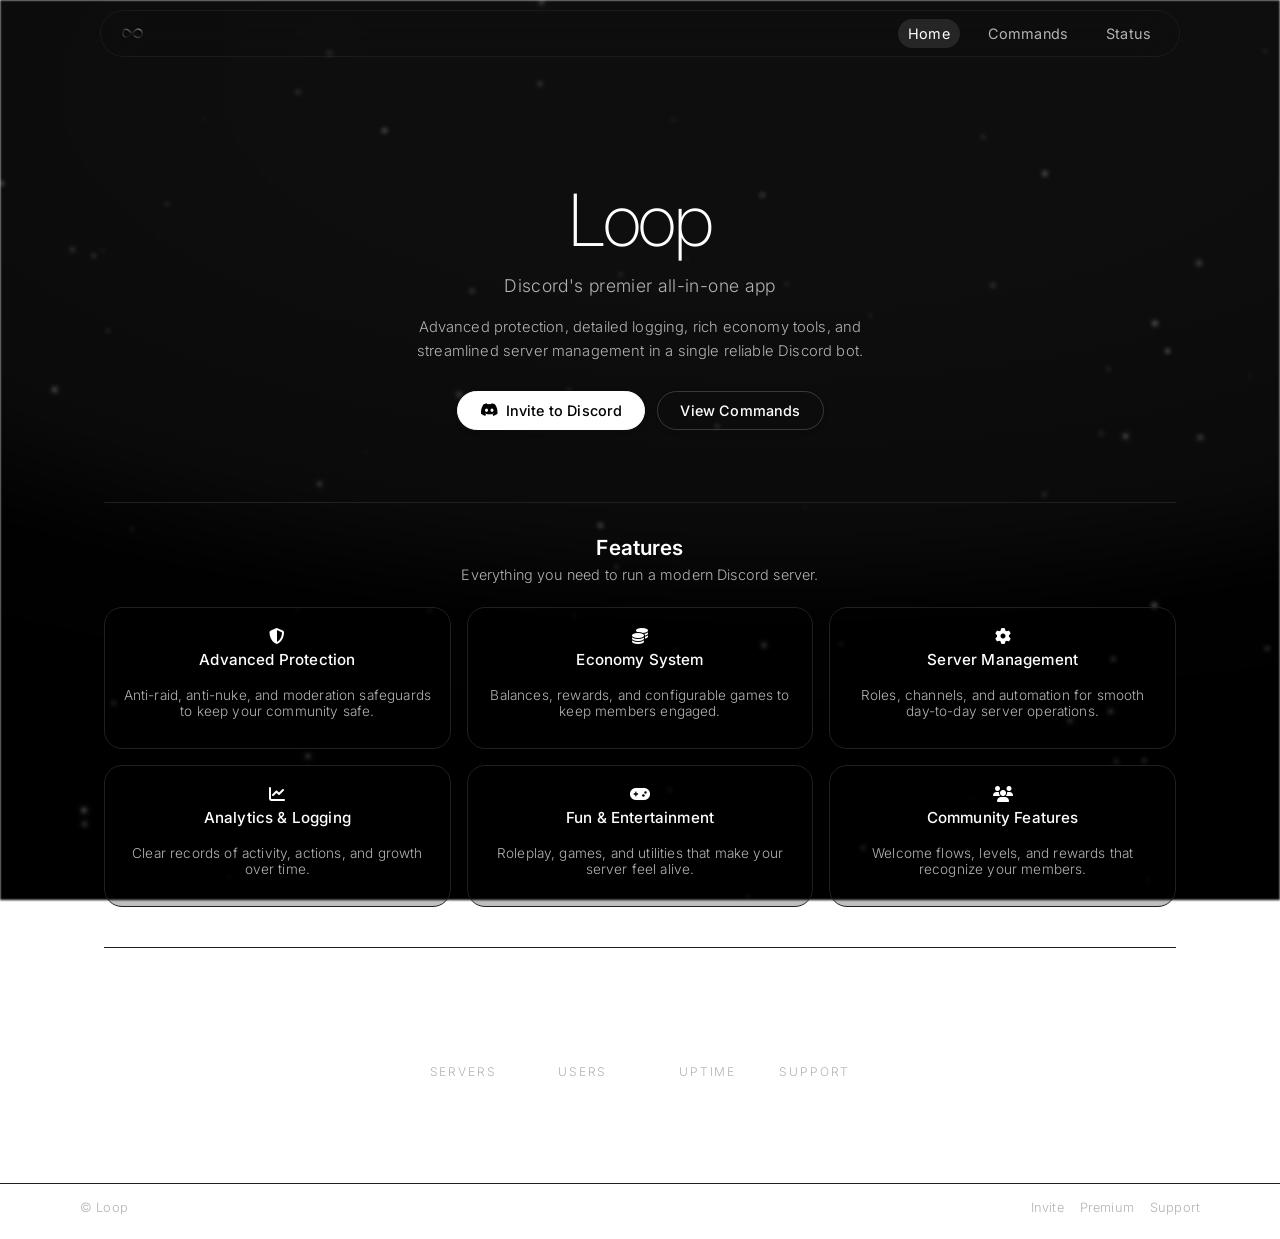
==== index.html @ 3190e69f "Update index.html" ====
<!DOCTYPE html>
<html lang="en">
<head>
    <meta charset="UTF-8">
    <meta name="viewport" content="width=device-width, initial-scale=1.0">
    <title>Loop – Discord's Premier All-in-One App</title>
    <link rel="stylesheet" href="https://cdnjs.cloudflare.com/ajax/libs/font-awesome/6.4.0/css/all.min.css">
    <link href="https://fonts.googleapis.com/css2?family=Inter:wght@300;400;500;600&display=swap" rel="stylesheet">
    <link rel="stylesheet" href="css/shared.css">
    <link rel="stylesheet" href="css/index.css">
    <base target="_blank">
</head>
<body>
    <!-- Top navigation bar -->
    <header class="site-bar">
        <div class="site-bar-inner">
            <div class="site-bar-brand">
                <a href="index.html"><img src="assets/loop-logo.png" alt="Loop logo" class="site-bar-logo"></a>
            </div>
            <nav class="site-bar-nav">
                <a href="index.html" class="site-bar-link is-active">Home</a>
                <a href="commands.html" class="site-bar-link" id="navCommands">Commands</a>
                <a href="status.html" class="site-bar-link" target="_self">Status</a>
            </nav>
        </div>
    </header>

    <!-- Add blurred gradient starlight background -->
    <div class="body-starlight-bg" aria-hidden="true"></div>
    <div class="main-stars-bg" id="mainStarsBg"></div>
    <div class="loading-screen" id="loadingScreen">
        <div class="loading-mark">Loading Loop</div>
    </div>
    
    <!-- Commands custom loader overlay - hidden by default -->
    <div class="commands-loading-overlay" id="commandsLoading">
        <div class="commands-stars-bg" id="commandsStarsBg"></div>
        <div class="commands-loading-content">
            <img src="assets/loop-logo.png" alt="Loop logo" class="commands-loading-logo" />
            <div class="commands-progress-bar-outer">
                <div class="commands-progress-bar-inner" id="commandsProgressBar"></div>
            </div>
        </div>
    </div>

    <div class="site-content">
        <main class="page-container">
            <section class="hero" id="top">
                <div class="hero-inner">
                    <h1 class="hero-title">Loop</h1>
                    <p class="hero-subtitle">Discord's premier all-in-one app</p>
                    <p class="hero-description">
                        Advanced protection, detailed logging, rich economy tools, and streamlined server management in a single reliable Discord bot.
                    </p>
                    <div class="hero-actions">
                        <a href="https://discord.gg/hHWEurhSHA" target="_blank" rel="noopener noreferrer" class="btn-primary">
                            <i class="fab fa-discord"></i>
                            <span>Invite to Discord</span>
                        </a>
                        <a href="commands.html" class="btn-secondary" id="mainCommandsBtn">
                            <span>View Commands</span>
                        </a>
                    </div>
                </div>
            </section>

            <section id="features">
                <div class="section-header">
                    <h2 class="section-title">Features</h2>
                    <p class="section-subtitle">Everything you need to run a modern Discord server.</p>
                </div>
                <div class="features-grid">
                    <article class="feature-card">
                        <div class="feature-icon"><i class="fas fa-shield-alt" aria-hidden="true"></i></div>
                        <div class="feature-title">Advanced Protection</div>
                        <p class="feature-text">Anti-raid, anti-nuke, and moderation safeguards to keep your community safe.</p>
                    </article>
                    <article class="feature-card">
                        <div class="feature-icon"><i class="fas fa-coins" aria-hidden="true"></i></div>
                        <div class="feature-title">Economy System</div>
                        <p class="feature-text">Balances, rewards, and configurable games to keep members engaged.</p>
                    </article>
                    <article class="feature-card">
                        <div class="feature-icon"><i class="fas fa-cog" aria-hidden="true"></i></div>
                        <div class="feature-title">Server Management</div>
                        <p class="feature-text">Roles, channels, and automation for smooth day-to-day server operations.</p>
                    </article>
                    <article class="feature-card">
                        <div class="feature-icon"><i class="fas fa-chart-line" aria-hidden="true"></i></div>
                        <div class="feature-title">Analytics &amp; Logging</div>
                        <p class="feature-text">Clear records of activity, actions, and growth over time.</p>
                    </article>
                    <article class="feature-card">
                        <div class="feature-icon"><i class="fas fa-gamepad" aria-hidden="true"></i></div>
                        <div class="feature-title">Fun &amp; Entertainment</div>
                        <p class="feature-text">Roleplay, games, and utilities that make your server feel alive.</p>
                    </article>
                    <article class="feature-card">
                        <div class="feature-icon"><i class="fas fa-users" aria-hidden="true"></i></div>
                        <div class="feature-title">Community Features</div>
                        <p class="feature-text">Welcome flows, levels, and rewards that recognize your members.</p>
                    </article>
                </div>
            </section>

            <section id="stats">
                <div class="section-header">
                    <h2 class="section-title">At a glance</h2>
                </div>
                <div class="stats-row">
                    <div>
                        <div class="stat-item-number">100+</div>
                        <div class="stat-item-label">Servers</div>
                    </div>
                    <div>
                        <div class="stat-item-number">60,000+</div>
                        <div class="stat-item-label">Users</div>
                    </div>
                    <div>
                        <div class="stat-item-number">99.9%</div>
                        <div class="stat-item-label">Uptime</div>
                    </div>
                    <div>
                        <div class="stat-item-number">24/7</div>
                        <div class="stat-item-label">Support</div>
                    </div>
                </div>
            </section>
        </main>

        <footer>
            <div class="footer-inner">
                <div>© Loop</div>
                <div class="footer-links">
                    <a href="https://discord.gg/UdFTPjhETq" target="_blank" rel="noopener noreferrer">Invite</a>
                    <a href="premium.html">Premium</a>
                    <a href="https://discord.gg/UdFTPjhETq" target="_blank" rel="noopener noreferrer">Support</a>
                </div>
            </div>
        </footer>
    </div>


    <script src="js/shared.js"></script>
    <script src="js/index.js"></script>
</body>
</html>
---- css/shared.css ----
:root {
    --bg: #000000;
    --text-main: #ffffff;
    --text-muted: #b3b3b3;
    --border-soft: #202020;
    --border-strong: #3a3a3a;
    --radius: 10px;
}

*,
*::before,
*::after {
    box-sizing: border-box;
}

html,
body {
    margin: 0;
    padding: 0;
    min-height: 100vh;
    font-family: 'Inter', system-ui, -apple-system, BlinkMacSystemFont, "Segoe UI", sans-serif;
    font-weight: 300;
    letter-spacing: 0.01em;
    color: var(--text-main);
    background: none !important;
    -webkit-font-smoothing: antialiased;
}

body {
    position: relative;
}

.body-starlight-bg {
    position: fixed;
    inset: 0;
    z-index: 0;
    pointer-events: none;
    width: 100vw;
    height: 100vh;
    overflow: hidden;
    background:
        radial-gradient(ellipse 120% 70% at 60% 10%, rgba(80, 80, 80, 0.12), rgba(120, 120, 120, 0.08) 33%, rgba(60, 60, 60, 0.10) 69%, rgba(0, 0, 0, 0.70), rgba(0, 0, 0, 0.95) 100%),
        #050505;
    filter: blur(0.8px) saturate(0);
}

.main-stars-bg {
    position: fixed;
    inset: 0;
    width: 100vw;
    height: 100vh;
    overflow: hidden;
    z-index: 1;
    pointer-events: none;
}

.main-stars-bg canvas,
.commands-stars-bg canvas {
    width: 100vw !important;
    height: 100vh !important;
    display: block;
    pointer-events: none;
}

.loading-screen {
    position: fixed;
    inset: 0;
    background: var(--bg);
    display: flex;
    align-items: center;
    justify-content: center;
    z-index: 1002;
    transition: opacity 0.25s ease;
}

.loading-mark {
    font-size: 0.85rem;
    letter-spacing: 0.2em;
    text-transform: uppercase;
    color: var(--text-muted);
}

.site-bar {
    position: fixed;
    top: 0;
    left: 50%;
    transform: translateX(-50%);
    padding: 10px 20px;
    box-sizing: border-box;
    display: flex;
    align-items: center;
    justify-content: center;
    z-index: 21;
}

.site-bar-inner {
    width: 100%;
    display: flex;
    align-items: center;
    justify-content: space-between;
    background: transparent;
    border-radius: 999px;
    border: 1px solid rgba(255, 255, 255, 0.06);
    padding: 8px 18px;
    -webkit-backdrop-filter: blur(18px);
    backdrop-filter: blur(18px);
}

.site-bar-brand {
    display: flex;
    align-items: center;
    gap: 10px;
}

.site-bar-nav {
    display: flex;
    align-items: center;
    gap: 18px;
}

.site-bar-link {
    font-size: 0.9rem;
    font-weight: 400;
    color: var(--text-muted);
    text-decoration: none;
    padding: 6px 10px;
    border-radius: 999px;
    transition: color 0.18s ease, background-color 0.18s ease;
}

.site-bar-link:hover,
.site-bar-link:focus-visible {
    color: var(--text-main);
    background: rgba(255, 255, 255, 0.06);
}

.site-bar-link.is-active {
    color: var(--text-main);
    background: rgba(255, 255, 255, 0.10);
}

.site-bar-logo {
    vertical-align: middle;
}
---- css/index.css ----
html,
body {
    scroll-behavior: smooth;
}

body {
    display: flex;
    flex-direction: column;
}

.main-stars-bg canvas {
    opacity: 0.75;
    filter: blur(2px) brightness(1.17);
}

.site-content {
    position: relative;
    z-index: 2;
    min-height: 100vh;
    display: flex;
    flex-direction: column;
    animation: fadeInUp 0.9s 0.15s both;
}

a {
    color: inherit;
}

.page-container {
    max-width: 1120px;
    margin: 0 auto;
    padding: 112px 24px 64px;
    width: 100%;
}

@keyframes fadeInUp {
    from {
        opacity: 0;
        transform: translateY(35px);
    }
    to {
        opacity: 1;
        transform: translateY(0);
    }
}

@keyframes simpleFadeIn {
    from {
        opacity: 0;
    }
    to {
        opacity: 1;
    }
}

@keyframes scaleIn {
    from {
        opacity: 0;
        transform: scale(0.95);
    }
    to {
        opacity: 1;
        transform: scale(1);
    }
}

.loading-screen {
    animation: simpleFadeIn 0.6s;
}

.loading-mark {
    animation: fadeInUp 1s;
}

.commands-loading-overlay {
    position: fixed;
    z-index: 1001;
    inset: 0;
    display: none;
    background: #000;
    overflow: hidden;
}

.commands-loading-overlay.active {
    display: flex;
    flex-direction: column;
    align-items: center;
    justify-content: center;
    animation: simpleFadeIn 0.25s;
}

.commands-stars-bg {
    position: absolute;
    inset: 0;
    width: 100vw;
    height: 100vh;
    overflow: hidden;
    pointer-events: none;
    z-index: 0;
}

.commands-stars-bg canvas {
    opacity: 0.6;
    filter: blur(2px) brightness(1.1);
}

.commands-loading-content {
    position: relative;
    z-index: 2;
    display: flex;
    flex-direction: column;
    align-items: center;
    justify-content: center;
}

.commands-loading-logo {
    width: 56px;
    height: 56px;
    object-fit: contain;
    margin-bottom: 36px;
    filter: drop-shadow(0 2px 16px #fff2);
}

.commands-progress-bar-outer {
    width: 160px;
    height: 3px;
    background: rgba(255, 255, 255, 0.13);
    border-radius: 3px;
    overflow: hidden;
    margin: 0 auto;
    box-shadow: 0 1px 4px #111c;
}

.commands-progress-bar-inner {
    height: 100%;
    width: 0%;
    background: #fff;
    transition: width 0.4s cubic-bezier(0.4, 0, 0.2, 1);
    border-radius: 3px;
}

.site-bar {
    width: min(1120px, calc(100% - 32px));
}

.site-bar-logo {
    width: 26px;
    height: 26px;
    border-radius: 8px;
    object-fit: cover;
    filter: grayscale(1) brightness(1.15);
}

.site-bar-name {
    font-size: 0.9rem;
    font-weight: 500;
    letter-spacing: 0.08em;
    text-transform: uppercase;
    color: var(--text-main);
}

.hero {
    display: flex;
    flex-direction: column;
    align-items: center;
    text-align: center;
    padding: 64px 0 72px;
    margin-top: 0;
}

.hero-inner {
    max-width: 900px;
}

.hero-title {
    font-size: 4.5rem;
    font-weight: 200;
    margin: 0 0 12px;
    animation: scaleIn 0.9s 0.2s both;
    letter-spacing: -0.03em;
}

.hero-subtitle {
    font-size: 1.1rem;
    font-weight: 300;
    color: var(--text-muted);
    margin: 0 0 20px;
    animation: fadeInUp 0.8s 0.28s both;
    letter-spacing: 0.02em;
}

.hero-description {
    font-size: 0.92rem;
    font-weight: 300;
    color: var(--text-muted);
    margin: 0 auto;
    max-width: 520px;
    animation: fadeInUp 0.8s 0.36s both;
    line-height: 1.6;
}

.hero-actions {
    display: inline-flex;
    flex-wrap: wrap;
    gap: 12px;
    margin-top: 28px;
    animation: fadeInUp 0.8s 0.44s both;
}

.btn-primary,
.btn-secondary {
    font-size: 0.9rem;
    font-weight: 500;
    border-radius: 999px;
    padding: 10px 22px;
    text-decoration: none;
    display: inline-flex;
    align-items: center;
    justify-content: center;
    gap: 8px;
    box-shadow: 0 2px 8px rgba(0, 0, 0, 0.04);
    transition: background 0.18s, border-color 0.2s, color 0.18s;
}

.btn-primary {
    background: #ffffff;
    color: #000000;
    border: 1px solid #ffffff;
    animation: fadeInUp 0.8s 0.41s both;
}

.btn-secondary {
    background: transparent;
    color: var(--text-main);
    border: 1px solid var(--border-strong);
    animation: fadeInUp 0.8s 0.48s both;
}

.btn-primary:hover,
.btn-primary:focus-visible {
    background: #e5e5e5;
}

.btn-secondary:hover,
.btn-secondary:focus-visible {
    border-color: #5a5d6b;
}

section {
    padding: 32px 0 40px;
}

section + section {
    border-top: 1px solid var(--border-soft);
}

.section-header {
    margin-bottom: 24px;
    text-align: center;
    animation: fadeInUp 0.8s 0.58s both;
}

.section-title {
    font-size: 1.3rem;
    font-weight: 600;
    margin: 0 0 6px;
}

.section-subtitle {
    margin: 0;
    font-size: 0.9rem;
    color: var(--text-muted);
}

.features-grid {
    display: grid;
    grid-template-columns: repeat(3, minmax(0, 1fr));
    gap: 16px;
}

.features-grid > .feature-card {
    opacity: 0;
    animation: fadeInUp 0.85s both;
}

.features-grid > .feature-card:nth-child(1) { animation-delay: 0.05s; }
.features-grid > .feature-card:nth-child(2) { animation-delay: 0.18s; }
.features-grid > .feature-card:nth-child(3) { animation-delay: 0.29s; }
.features-grid > .feature-card:nth-child(4) { animation-delay: 0.41s; }
.features-grid > .feature-card:nth-child(5) { animation-delay: 0.53s; }
.features-grid > .feature-card:nth-child(6) { animation-delay: 0.65s; }

.feature-card {
    background: rgba(0, 0, 0, 0.25);
    border-radius: 18px;
    border: 1px solid var(--border-soft);
    padding: 18px 18px 16px;
    display: flex;
    flex-direction: column;
    gap: 4px;
    align-items: center;
    text-align: center;
    transition: border-color 0.2s, background 0.18s, transform 0.18s;
}

.feature-icon {
    font-size: 1rem;
    color: #ffffff;
}

.feature-title {
    font-size: 0.95rem;
    font-weight: 500;
}

.feature-text {
    font-size: 0.85rem;
    color: var(--text-muted);
}

.feature-card:hover,
.feature-card:focus-within {
    border-color: var(--border-strong);
    background: rgba(255, 255, 255, 0.03);
    transform: translateY(-2px);
}

.stats-row {
    display: flex;
    justify-content: center;
    flex-wrap: wrap;
    gap: 32px;
    text-align: center;
    animation: fadeInUp 0.8s 0.67s both;
}

.stat-item-number {
    font-size: 1.6rem;
    font-weight: 600;
    animation: fadeInUp 0.7s 0.73s both;
}

.stat-item-label {
    margin-top: 4px;
    font-size: 0.75rem;
    letter-spacing: 0.16em;
    text-transform: uppercase;
    color: var(--text-muted);
    animation: fadeInUp 0.8s 0.79s both;
}

footer {
    border-top: 1px solid var(--border-soft);
    padding: 16px 24px 24px;
    font-size: 0.8rem;
    color: var(--text-muted);
    animation: fadeInUp 0.6s 1.2s both;
}

.footer-inner {
    max-width: 1120px;
    margin: 0 auto;
    display: flex;
    justify-content: space-between;
    flex-wrap: wrap;
    gap: 8px;
}

.footer-links {
    display: flex;
    gap: 16px;
}

.footer-links a {
    text-decoration: none;
}

.footer-links a:hover,
.footer-links a:focus-visible {
    text-decoration: underline;
}

@media (max-width: 640px) {
    .site-bar {
        width: calc(100% - 20px);
        padding-inline: 10px;
    }
    .site-bar-inner {
        padding-inline: 12px;
    }
    .site-bar-nav {
        gap: 12px;
    }
    .site-bar-link {
        font-size: 0.85rem;
        padding-inline: 8px;
    }
}

/* ── Status Popup ── */
.status-backdrop {
    display: none;
    position: fixed;
    inset: 0;
    background: rgba(0,0,0,0.55);
    z-index: 900;
    backdrop-filter: blur(2px);
}
.status-backdrop.open { display: block; }

.status-popup {
    display: none;
    position: fixed;
    top: 50%;
    left: 50%;
    transform: translate(-50%, -48%) scale(0.96);
    opacity: 0;
    width: min(420px, 92vw);
    background: #161b22;
    border: 1px solid rgba(255,255,255,0.08);
    border-radius: 16px;
    z-index: 901;
    box-shadow: 0 24px 64px rgba(0,0,0,0.6);
    transition: transform 0.2s ease, opacity 0.2s ease;
    overflow: hidden;
}
.status-popup.open {
    display: block;
    transform: translate(-50%, -50%) scale(1);
    opacity: 1;
}

.status-popup-header {
    display: flex;
    align-items: center;
    justify-content: space-between;
    padding: 18px 20px 14px;
    border-bottom: 1px solid rgba(255,255,255,0.07);
}
.status-popup-title {
    font-size: 15px;
    font-weight: 600;
    color: #e6edf3;
    letter-spacing: 0.01em;
}
.status-popup-close {
    background: none;
    border: none;
    color: #8b949e;
    cursor: pointer;
    font-size: 14px;
    padding: 4px 6px;
    border-radius: 6px;
    transition: color 0.15s, background 0.15s;
    line-height: 1;
}
.status-popup-close:hover { color: #e6edf3; background: rgba(255,255,255,0.07); }

.status-shards {
    padding: 12px 14px 14px;
    display: flex;
    flex-direction: column;
    gap: 10px;
    max-height: 60vh;
    overflow-y: auto;
}

.status-loading {
    text-align: center;
    color: #8b949e;
    font-size: 13px;
    padding: 24px 0;
}

.shard-card {
    background: #0d1117;
    border: 1px solid rgba(255,255,255,0.07);
    border-radius: 12px;
    padding: 14px 16px;
}
.shard-card-top {
    display: flex;
    align-items: center;
    justify-content: space-between;
    margin-bottom: 12px;
}
.shard-card-name {
    font-size: 14px;
    font-weight: 600;
    color: #e6edf3;
}
.shard-card-meta {
    font-size: 11px;
    color: #8b949e;
    margin-top: 2px;
    display: flex;
    align-items: center;
    gap: 5px;
}

.shard-status-badge {
    display: flex;
    align-items: center;
    gap: 6px;
    background: rgba(35,134,54,0.18);
    border: 1px solid rgba(35,134,54,0.35);
    border-radius: 20px;
    padding: 3px 10px 3px 7px;
    font-size: 12px;
    font-weight: 500;
    color: #3fb950;
}
.shard-status-badge.offline {
    background: rgba(248,81,73,0.15);
    border-color: rgba(248,81,73,0.3);
    color: #f85149;
}
.shard-status-dot {
    width: 7px;
    height: 7px;
    border-radius: 50%;
    background: #3fb950;
    box-shadow: 0 0 6px #3fb950;
    animation: pulse-green 2s infinite;
}
.shard-status-badge.offline .shard-status-dot {
    background: #f85149;
    box-shadow: 0 0 6px #f85149;
    animation: none;
}
@keyframes pulse-green {
    0%, 100% { opacity: 1; }
    50% { opacity: 0.4; }
}

.shard-card-stats {
    display: grid;
    grid-template-columns: 1fr 1fr;
    gap: 8px;
}
.shard-stat-label {
    font-size: 11px;
    color: #8b949e;
    text-transform: uppercase;
    letter-spacing: 0.05em;
    margin-bottom: 3px;
}
.shard-stat-value {
    font-size: 15px;
    font-weight: 600;
    color: #e6edf3;
    display: flex;
    align-items: center;
    gap: 6px;
}
.shard-stat-value i {
    font-size: 13px;
    color: #8b949e;
}
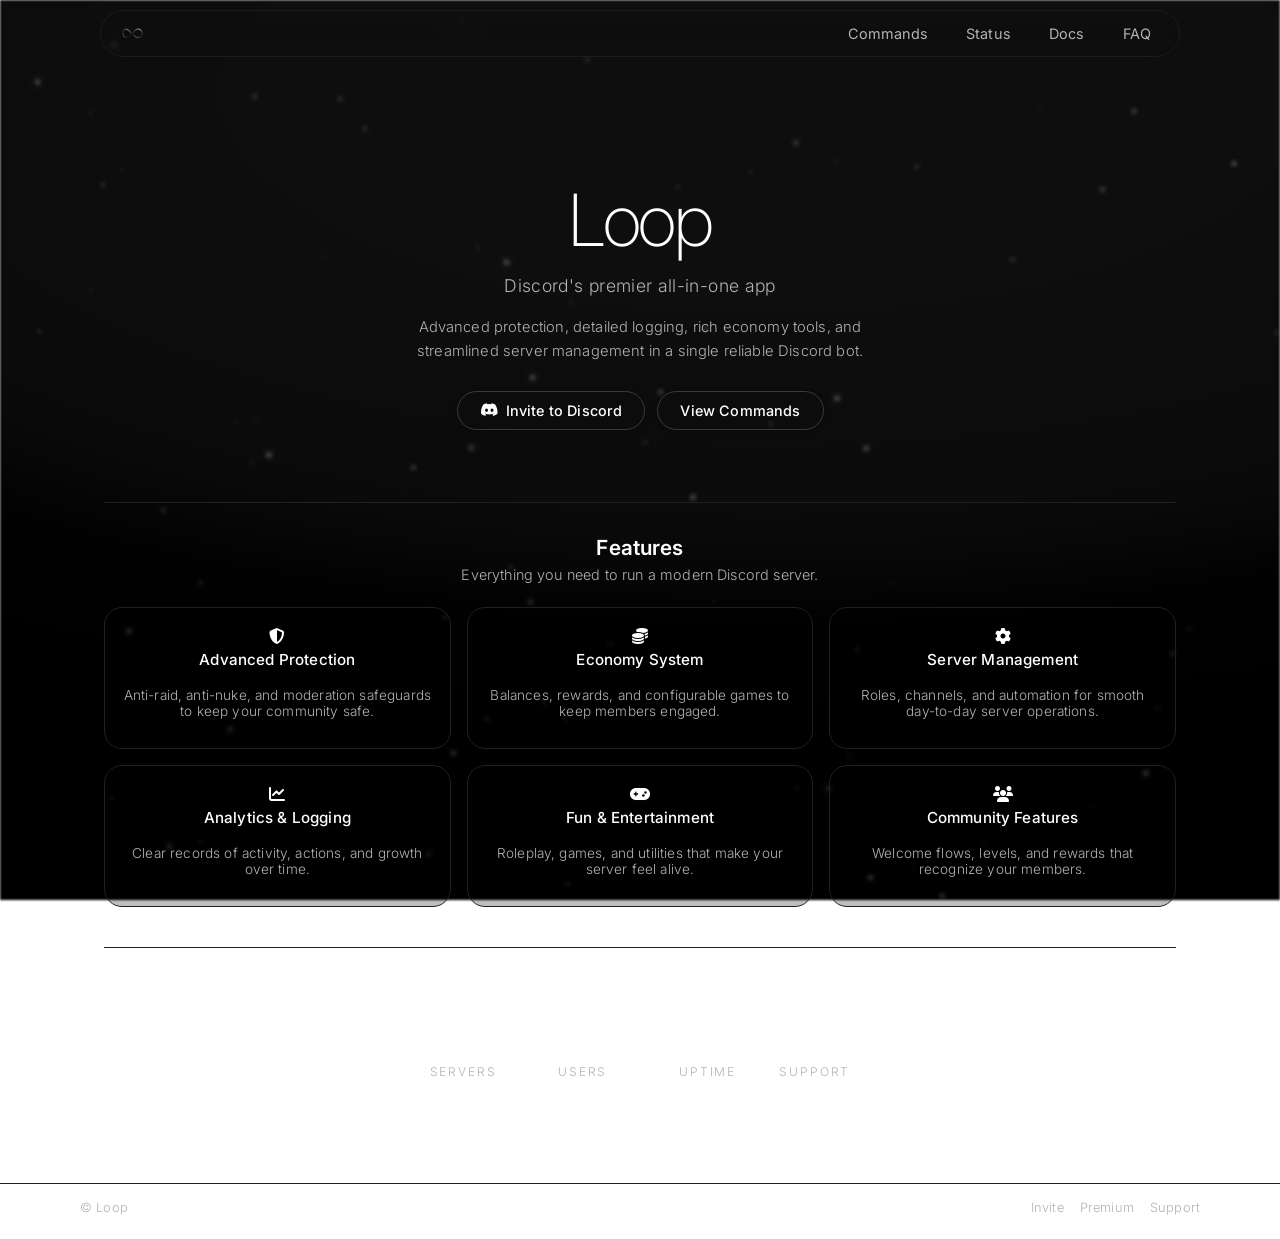
==== commit d13aebc4: "Update index.html" ====
--- a/index.html
+++ b/index.html
@@ -11,28 +11,26 @@
     <base target="_blank">
 </head>
 <body>
-    <!-- Top navigation bar -->
     <header class="site-bar">
         <div class="site-bar-inner">
             <div class="site-bar-brand">
-                <a href="index.html"><img src="assets/loop-logo.png" alt="Loop logo" class="site-bar-logo"></a>
+                <a href="index.html" target="_self"><img src="assets/loop-logo.png" alt="Loop logo" class="site-bar-logo"></a>
             </div>
             <nav class="site-bar-nav">
-                <a href="index.html" class="site-bar-link is-active">Home</a>
-                <a href="commands.html" class="site-bar-link" id="navCommands">Commands</a>
+                <a href="commands.html" class="site-bar-link" id="navCommands" target="_self">Commands</a>
                 <a href="status.html" class="site-bar-link" target="_self">Status</a>
+                <a href="docs.html" class="site-bar-link" target="_self">Docs</a>
+                <a href="faq.html" class="site-bar-link" target="_self">FAQ</a>
             </nav>
         </div>
     </header>
 
-    <!-- Add blurred gradient starlight background -->
     <div class="body-starlight-bg" aria-hidden="true"></div>
     <div class="main-stars-bg" id="mainStarsBg"></div>
     <div class="loading-screen" id="loadingScreen">
         <div class="loading-mark">Loading Loop</div>
     </div>
-    
-    <!-- Commands custom loader overlay - hidden by default -->
+
     <div class="commands-loading-overlay" id="commandsLoading">
         <div class="commands-stars-bg" id="commandsStarsBg"></div>
         <div class="commands-loading-content">
@@ -53,11 +51,11 @@
                         Advanced protection, detailed logging, rich economy tools, and streamlined server management in a single reliable Discord bot.
                     </p>
                     <div class="hero-actions">
-                        <a href="https://discord.gg/hHWEurhSHA" target="_blank" rel="noopener noreferrer" class="btn-primary">
+                        <a href="https://discord.gg/hHWEurhSHA" target="_blank" rel="noopener noreferrer" class="btn-secondary">
                             <i class="fab fa-discord"></i>
                             <span>Invite to Discord</span>
                         </a>
-                        <a href="commands.html" class="btn-secondary" id="mainCommandsBtn">
+                        <a href="commands.html" class="btn-secondary" id="mainCommandsBtn" target="_self">
                             <span>View Commands</span>
                         </a>
                     </div>
@@ -132,15 +130,14 @@
             <div class="footer-inner">
                 <div>© Loop</div>
                 <div class="footer-links">
-                    <a href="https://discord.gg/UdFTPjhETq" target="_blank" rel="noopener noreferrer">Invite</a>
-                    <a href="premium.html">Premium</a>
+                    <a href="https://discord.gg/hHWEurhSHA" target="_blank" rel="noopener noreferrer">Invite</a>
+                    <a href="premium.html" target="_self">Premium</a>
                     <a href="https://discord.gg/UdFTPjhETq" target="_blank" rel="noopener noreferrer">Support</a>
                 </div>
             </div>
         </footer>
     </div>
 
-
     <script src="js/shared.js"></script>
     <script src="js/index.js"></script>
 </body>
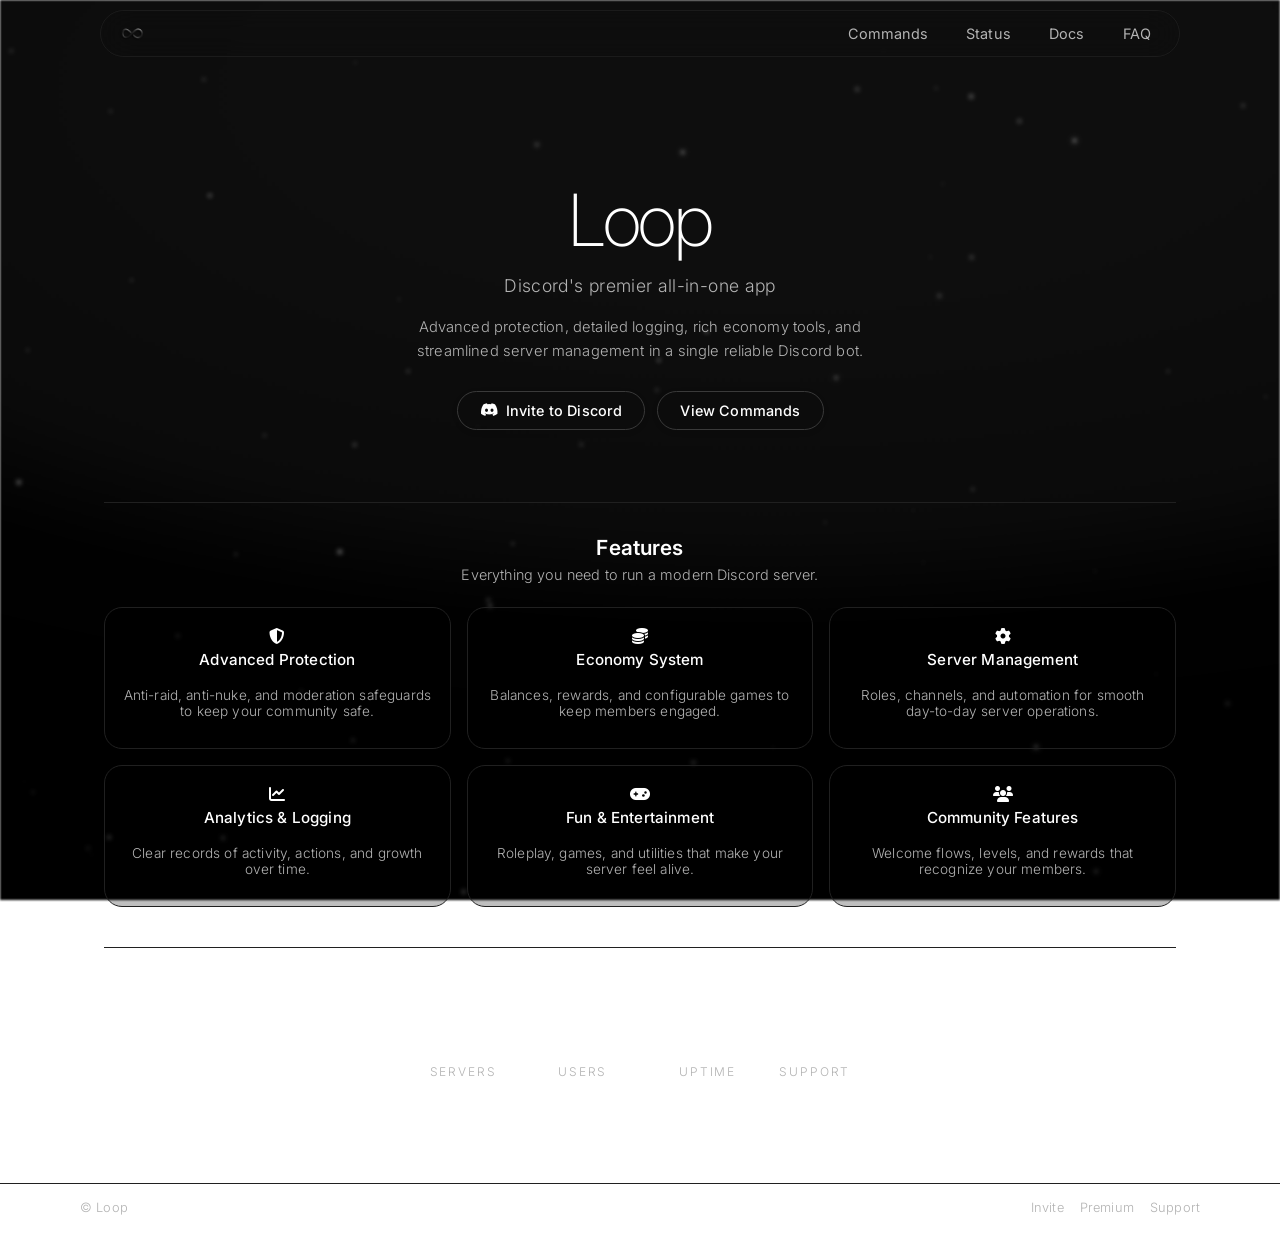
==== commit 62563945: "Update Support link in footer to new Discord invite" ====
--- a/index.html
+++ b/index.html
@@ -132,7 +132,7 @@
                 <div class="footer-links">
                     <a href="https://discord.gg/hHWEurhSHA" target="_blank" rel="noopener noreferrer">Invite</a>
                     <a href="premium.html" target="_self">Premium</a>
-                    <a href="https://discord.gg/UdFTPjhETq" target="_blank" rel="noopener noreferrer">Support</a>
+                    <a href="https://discord.gg/hHWEurhSHA" target="_blank" rel="noopener noreferrer">Support</a>
                 </div>
             </div>
         </footer>
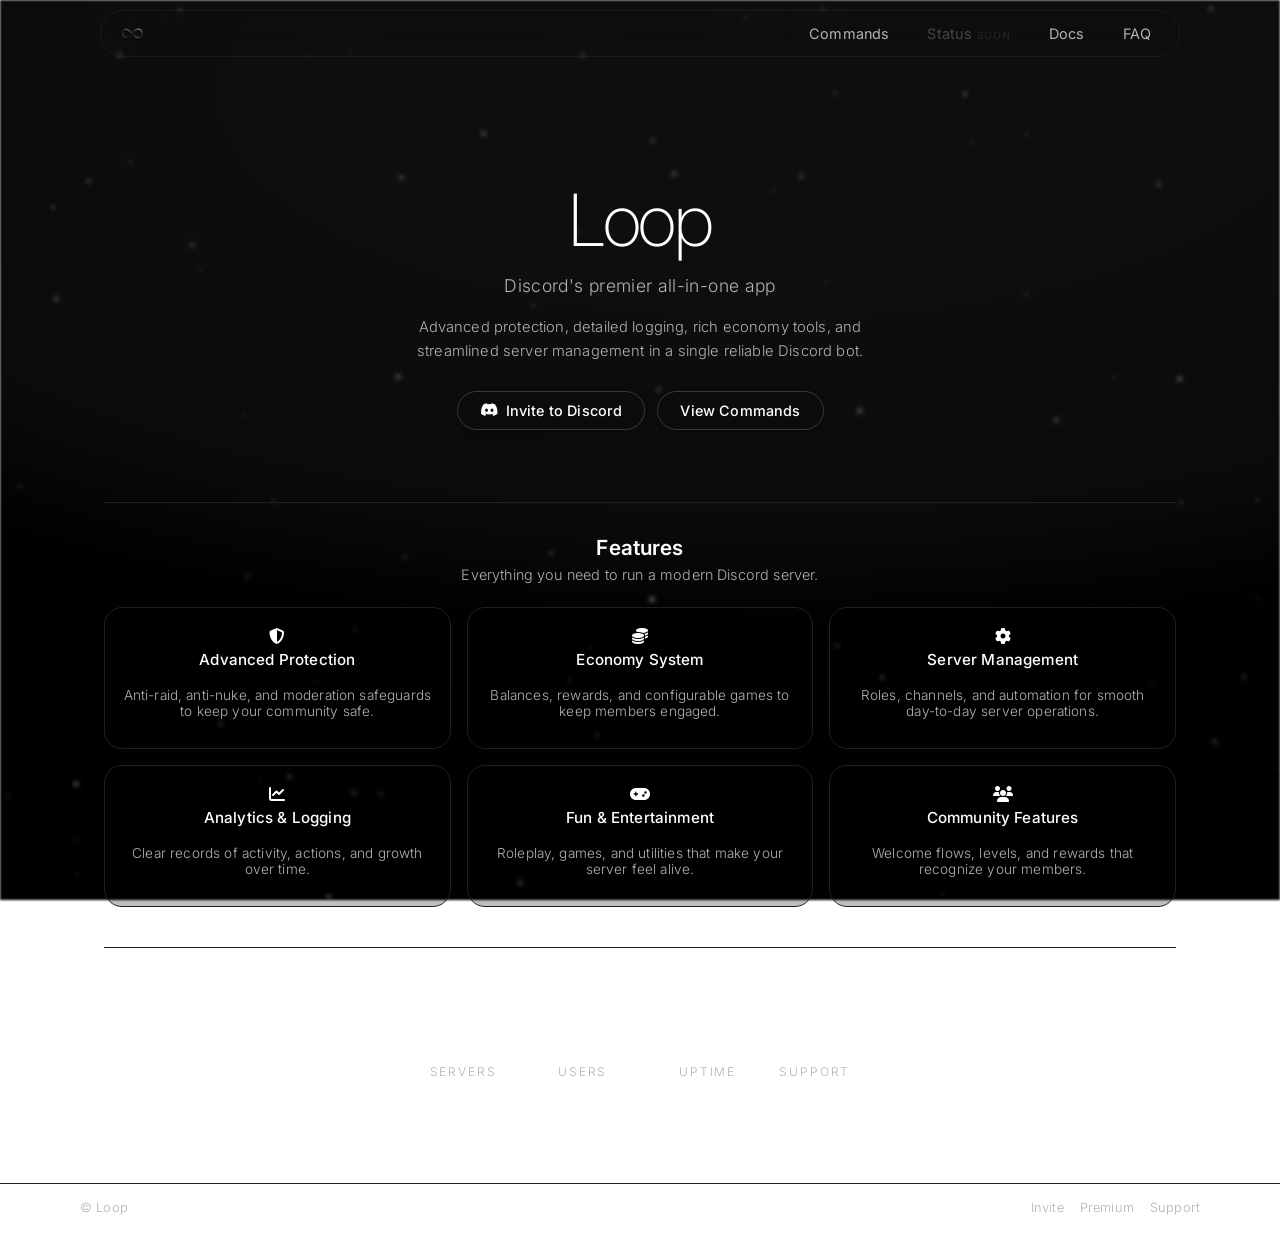
==== commit 568bb1ec: "Update index.html" ====
--- a/index.html
+++ b/index.html
@@ -18,7 +18,7 @@
             </div>
             <nav class="site-bar-nav">
                 <a href="commands.html" class="site-bar-link" id="navCommands" target="_self">Commands</a>
-                <a href="status.html" class="site-bar-link" target="_self">Status</a>
+                <a class="site-bar-link" style="opacity:0.35;cursor:not-allowed;pointer-events:none;">Status <span style="font-size:0.65rem;letter-spacing:0.08em;color:rgba(255,255,255,0.3);">SOON</span></a>
                 <a href="docs.html" class="site-bar-link" target="_self">Docs</a>
                 <a href="faq.html" class="site-bar-link" target="_self">FAQ</a>
             </nav>
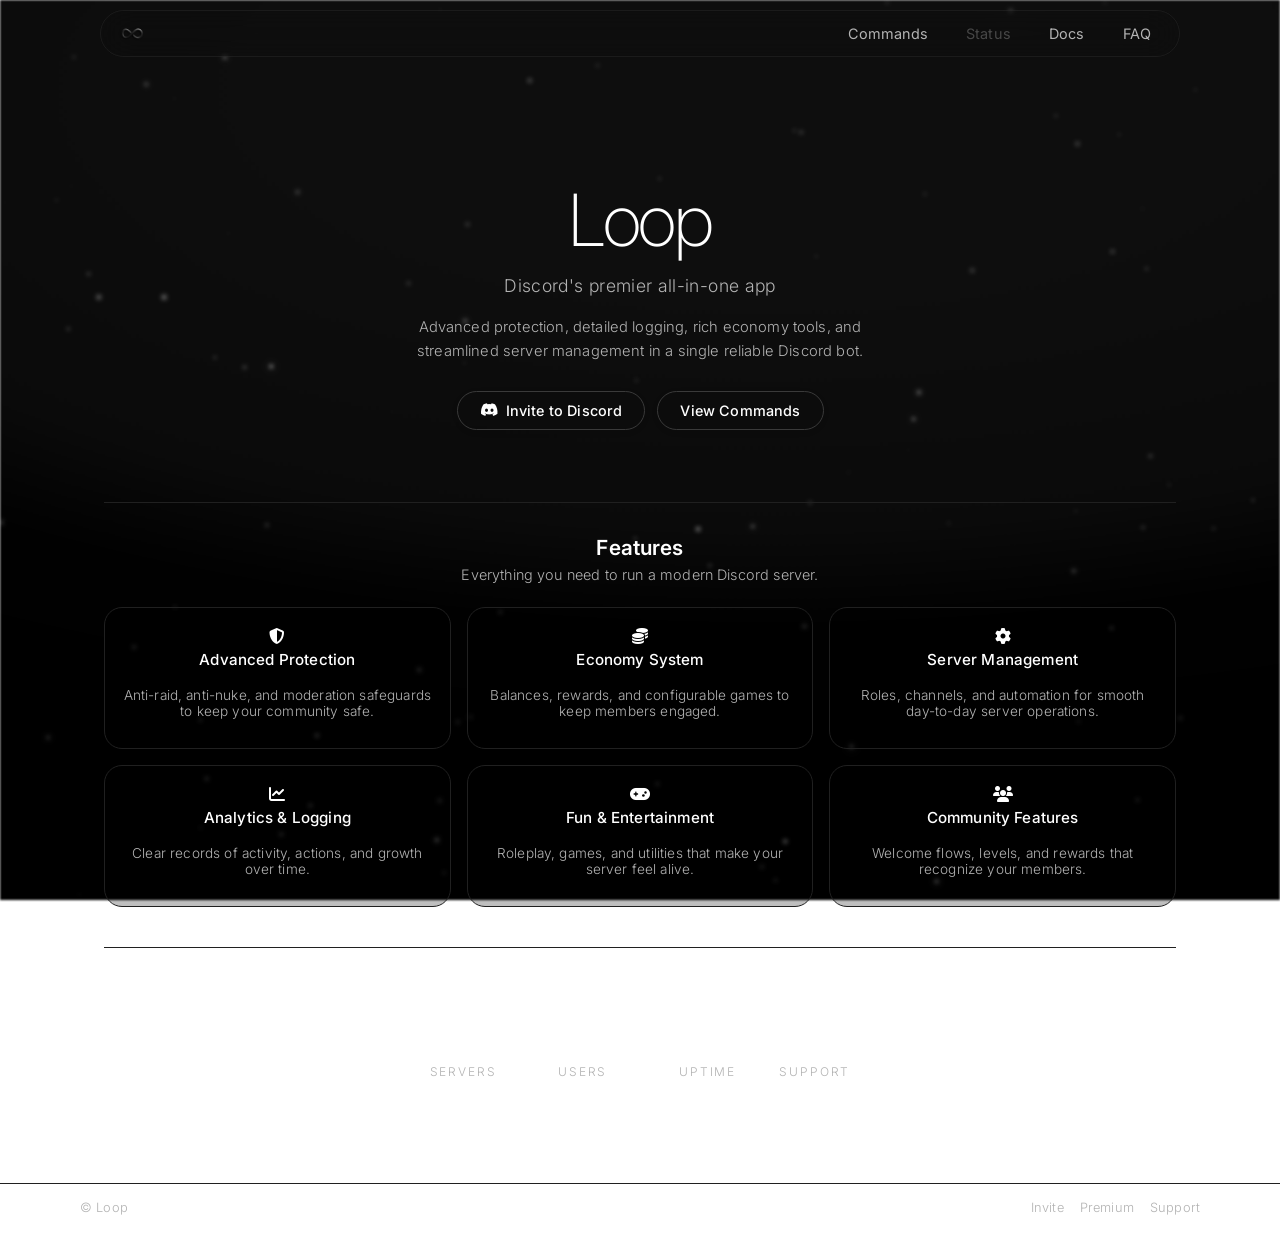
==== commit 87013d6a: "Update index.html" ====
--- a/index.html
+++ b/index.html
@@ -18,7 +18,7 @@
             </div>
             <nav class="site-bar-nav">
                 <a href="commands.html" class="site-bar-link" id="navCommands" target="_self">Commands</a>
-                <a class="site-bar-link" style="opacity:0.35;cursor:not-allowed;pointer-events:none;">Status <span style="font-size:0.65rem;letter-spacing:0.08em;color:rgba(255,255,255,0.3);">SOON</span></a>
+                <a class="site-bar-link" style="opacity:0.35;cursor:not-allowed;pointer-events:none;">Status</a>
                 <a href="docs.html" class="site-bar-link" target="_self">Docs</a>
                 <a href="faq.html" class="site-bar-link" target="_self">FAQ</a>
             </nav>
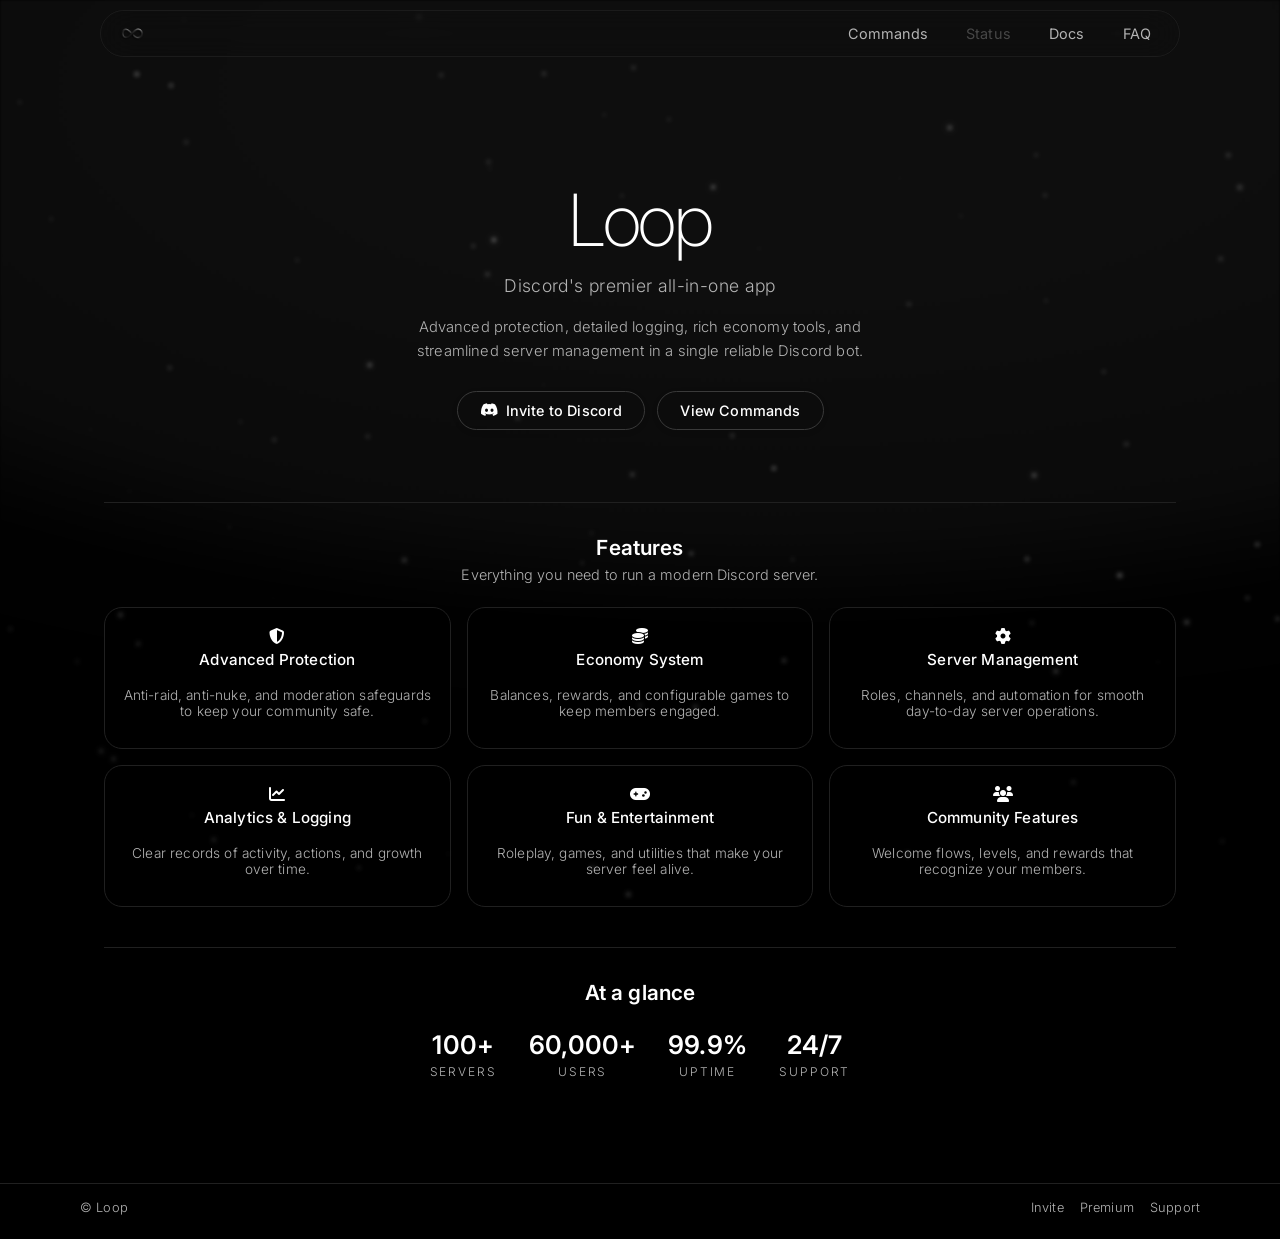
==== commit 5dd401a1: "Update index.html" ====
--- a/index.html
+++ b/index.html
@@ -51,7 +51,7 @@
                         Advanced protection, detailed logging, rich economy tools, and streamlined server management in a single reliable Discord bot.
                     </p>
                     <div class="hero-actions">
-                        <a href="https://discord.gg/hHWEurhSHA" target="_blank" rel="noopener noreferrer" class="btn-secondary">
+                        <a href="https://discord.com/oauth2/authorize?client_id=1413945312283988220&permissions=8&scope=bot%20applications.commands" target="_blank" rel="noopener noreferrer" class="btn-secondary">
                             <i class="fab fa-discord"></i>
                             <span>Invite to Discord</span>
                         </a>
--- a/css/shared.css
+++ b/css/shared.css
@@ -18,11 +18,12 @@
     margin: 0;
     padding: 0;
     min-height: 100vh;
+    min-height: 100dvh;
     font-family: 'Inter', system-ui, -apple-system, BlinkMacSystemFont, "Segoe UI", sans-serif;
     font-weight: 300;
     letter-spacing: 0.01em;
     color: var(--text-main);
-    background: none !important;
+    background: var(--bg);
     -webkit-font-smoothing: antialiased;
 }
 
@@ -37,6 +38,7 @@
     pointer-events: none;
     width: 100vw;
     height: 100vh;
+    height: 100dvh;
     overflow: hidden;
     background:
         radial-gradient(ellipse 120% 70% at 60% 10%, rgba(80, 80, 80, 0.12), rgba(120, 120, 120, 0.08) 33%, rgba(60, 60, 60, 0.10) 69%, rgba(0, 0, 0, 0.70), rgba(0, 0, 0, 0.95) 100%),
@@ -49,6 +51,7 @@
     inset: 0;
     width: 100vw;
     height: 100vh;
+    height: 100dvh;
     overflow: hidden;
     z-index: 1;
     pointer-events: none;
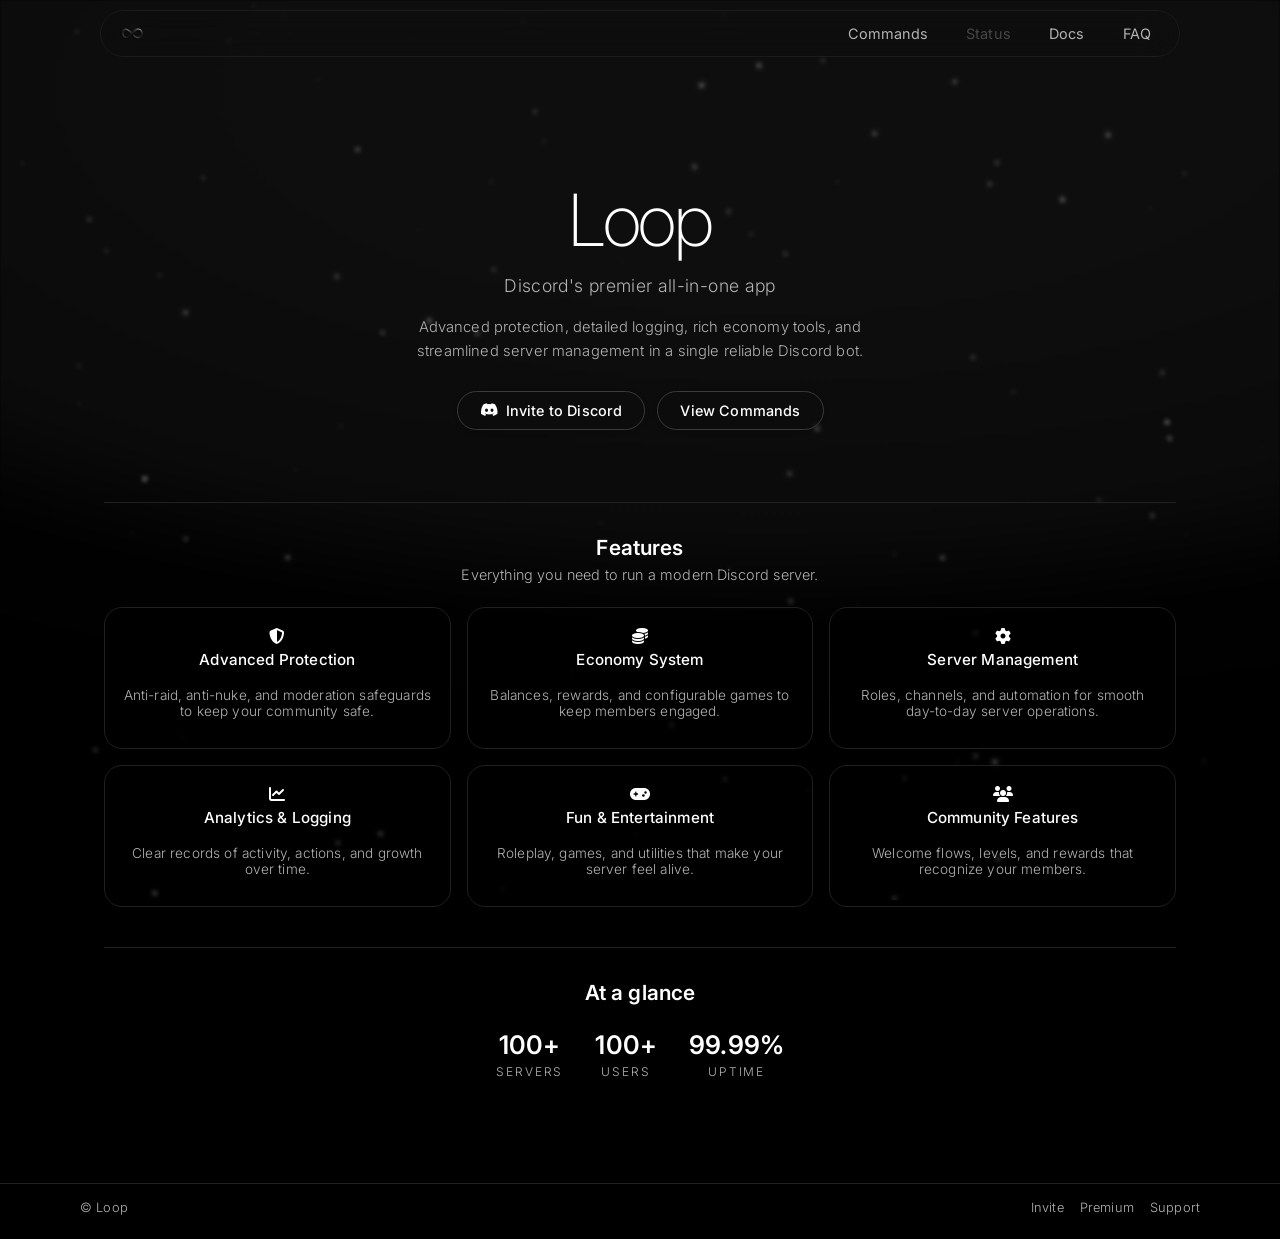
==== commit 5888373b: "Update index.html" ====
--- a/index.html
+++ b/index.html
@@ -106,23 +106,19 @@
                     <h2 class="section-title">At a glance</h2>
                 </div>
                 <div class="stats-row">
-                    <div>
-                        <div class="stat-item-number">100+</div>
-                        <div class="stat-item-label">Servers</div>
-                    </div>
-                    <div>
-                        <div class="stat-item-number">60,000+</div>
-                        <div class="stat-item-label">Users</div>
-                    </div>
-                    <div>
-                        <div class="stat-item-number">99.9%</div>
-                        <div class="stat-item-label">Uptime</div>
-                    </div>
-                    <div>
-                        <div class="stat-item-number">24/7</div>
-                        <div class="stat-item-label">Support</div>
-                    </div>
-                </div>
+    <div>
+        <div class="stat-item-number">100+</div>
+        <div class="stat-item-label">Servers</div>
+    </div>
+    <div>
+        <div class="stat-item-number">100+</div>
+        <div class="stat-item-label">Users</div>
+    </div>
+    <div>
+        <div class="stat-item-number">99.99%</div>
+        <div class="stat-item-label">Uptime</div>
+    </div>
+</div>
             </section>
         </main>
 
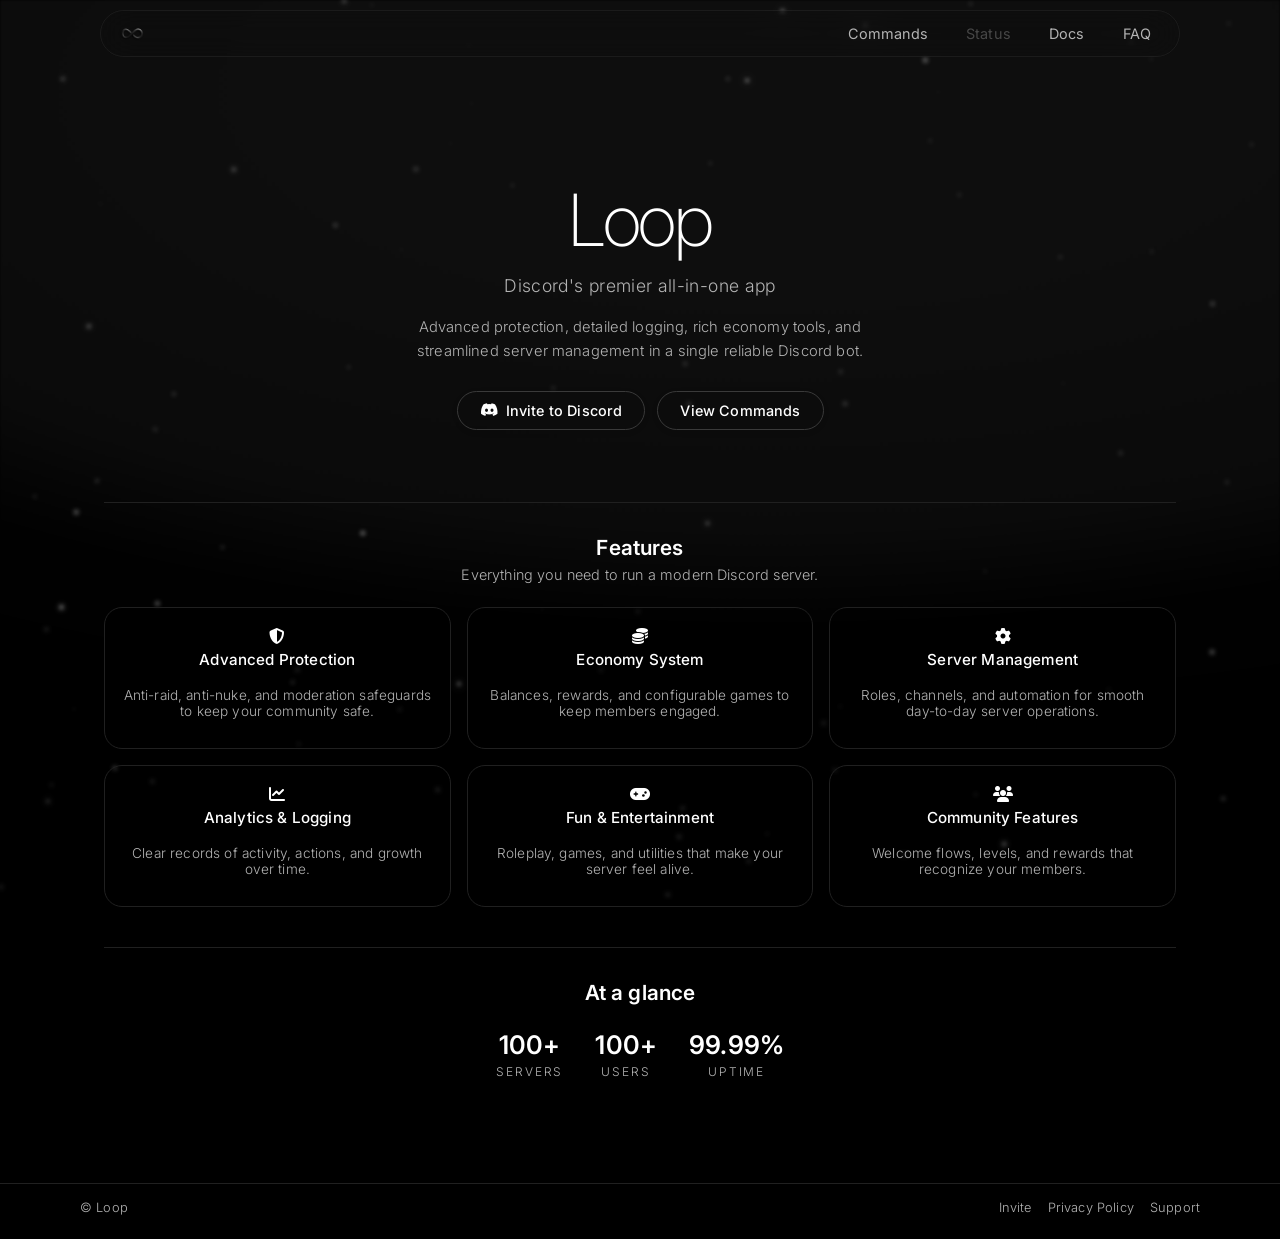
==== commit a732c99d: "Update footer links in index.html" ====
--- a/index.html
+++ b/index.html
@@ -126,10 +126,10 @@
             <div class="footer-inner">
                 <div>© Loop</div>
                 <div class="footer-links">
-                    <a href="https://discord.gg/hHWEurhSHA" target="_blank" rel="noopener noreferrer">Invite</a>
-                    <a href="premium.html" target="_self">Premium</a>
-                    <a href="https://discord.gg/hHWEurhSHA" target="_blank" rel="noopener noreferrer">Support</a>
-                </div>
+    <a href="https://discord.gg/hHWEurhSHA" target="_blank" rel="noopener noreferrer">Invite</a>
+    <a href="privacy.html" target="_self">Privacy Policy</a>
+    <a href="https://discord.gg/hHWEurhSHA" target="_blank" rel="noopener noreferrer">Support</a>
+</div>
             </div>
         </footer>
     </div>
